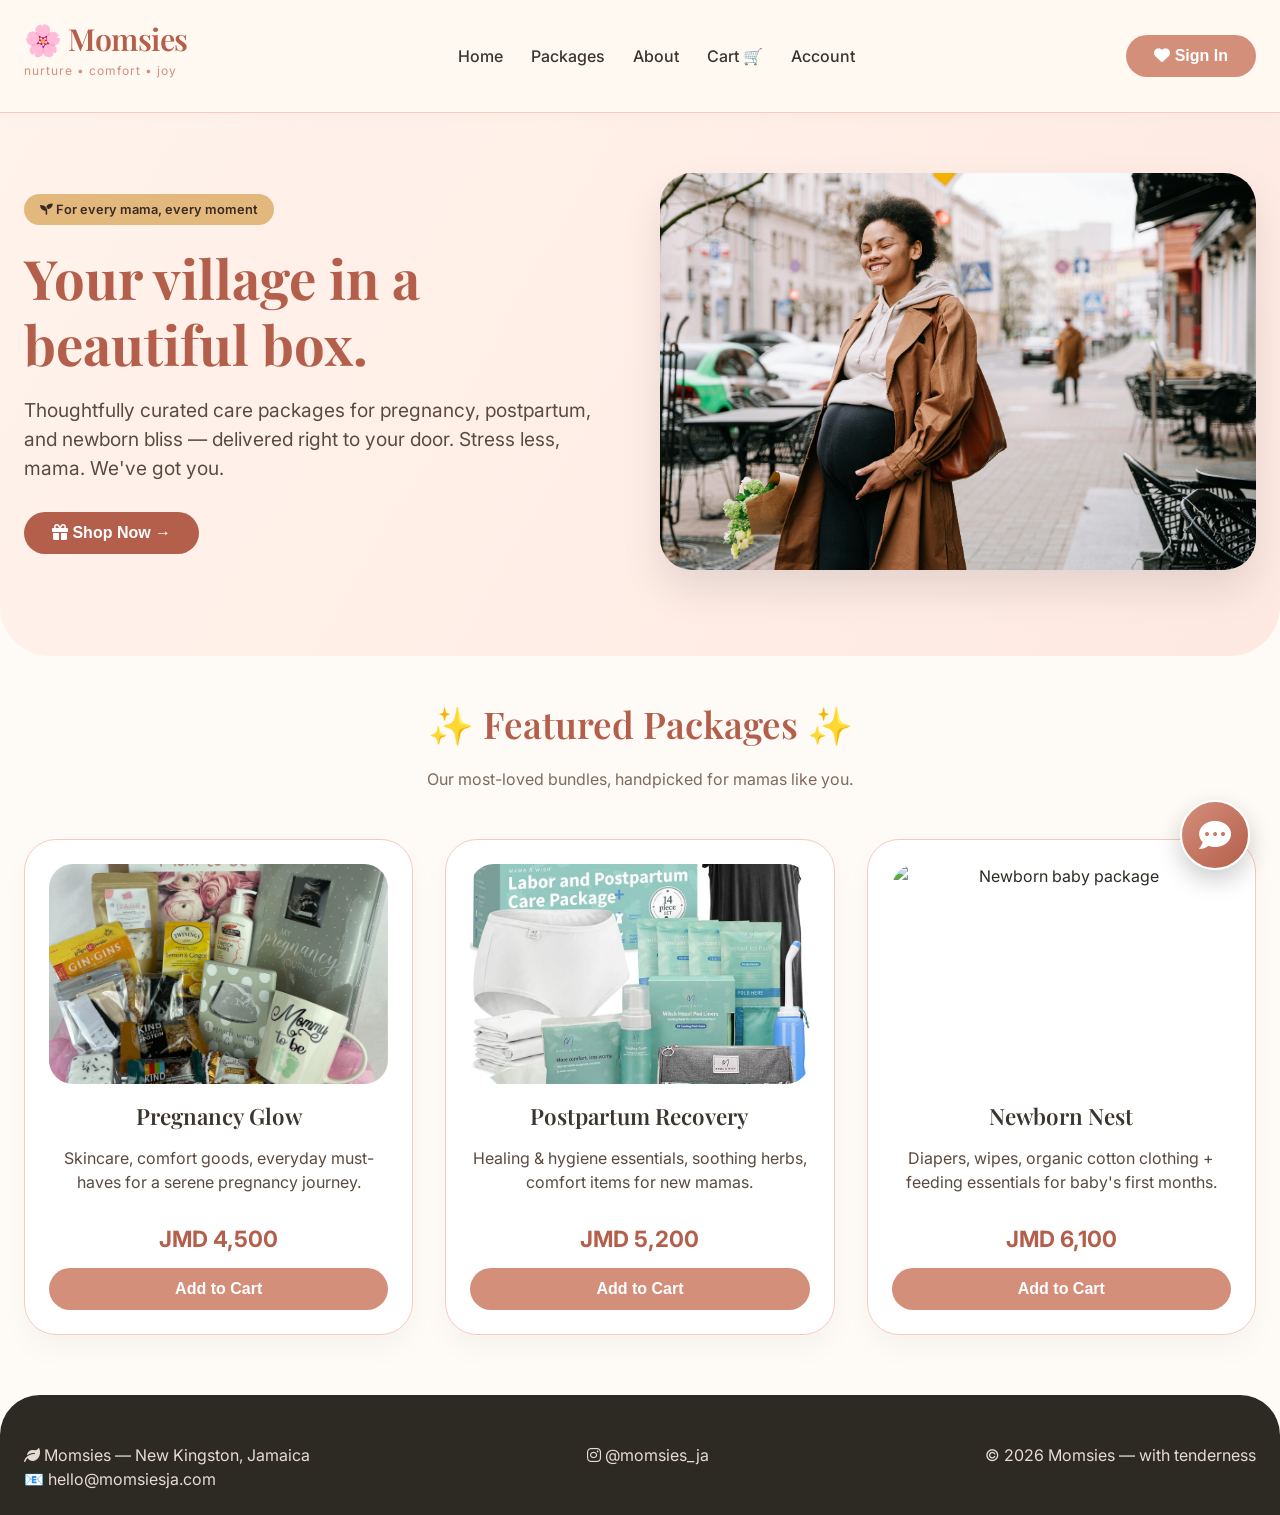
==== index.html @ b692f782 "Add files via upload" ====
<!DOCTYPE html>
<html lang="en">

<head>
    <meta charset="UTF-8">
    <meta name="viewport" content="width=device-width, initial-scale=1.0">
    <title>Momsies — Care Packages for Mothers</title>
    <link
        href="https://fonts.googleapis.com/css2?family=Inter:wght@300;400;500;600;700&family=Playfair+Display:wght@400;500;600;700&display=swap"
        rel="stylesheet">
    <link rel="stylesheet" href="https://cdnjs.cloudflare.com/ajax/libs/font-awesome/6.0.0-beta3/css/all.min.css">
    <link rel="stylesheet" href="style.css">
    <style>
        .cart-count {
            background-color: var(--deep-terracotta);
            color: white;
            border-radius: 50%;
            padding: 2px 8px;
            font-size: 12px;
            margin-left: 5px;
            display: none;
        }

        .user-greeting {
            display: flex;
            align-items: center;
            gap: 12px;
        }

        .user-name {
            font-weight: 500;
            color: var(--deep-terracotta);
        }
    </style>
</head>

<body>
    <div class="navbar">
        <div class="container nav-flex">
            <div class="logo">
                <h1>🌸 Momsies</h1>
                <p>nurture • comfort • joy</p>
            </div>
            <ul class="nav-links">
                <li><a href="index.html">Home</a></li>
                <li><a href="category.html">Packages</a></li>
                <li><a href="about.html">About</a></li>
                <li><a href="cart.html">Cart 🛒 <span class="cart-count" id="cartCount">0</span></a></li>
                <li><a href="account.html">Account</a></li>
            </ul>
            <div id="authSection"></div>
        </div>
    </div>

    <div class="hero">
        <div class="container hero-grid">
            <div class="hero-content">
                <div class="hero-badge"><i class="fas fa-seedling"></i> For every mama, every moment</div>
                <h1>Your village in a beautiful box.</h1>
                <p>Thoughtfully curated care packages for pregnancy, postpartum, and newborn bliss — delivered right to
                    your door. Stress less, mama. We've got you.</p>
                <a href="category.html"><button class="btn-primary" style="background: var(--deep-terracotta);"><i
                            class="fas fa-gift"></i> Shop Now →</button></a>
            </div>
            <div class="hero-image">
                <img src="preganant woman smiling.jpg" alt="Momsies care package gift set">
            </div>
        </div>
    </div>

    <div class="container">
        <h2 class="section-title">✨ Featured Packages ✨</h2>
        <p class="section-sub">Our most-loved bundles, handpicked for mamas like you.</p>
        <div class="product-grid">
            <div class="product-card">
                <img src="il_fullxfull.3037060938_4k3t.jpg.webp" alt="Pregnancy care package" class="product-img">
                <h3>Pregnancy Glow</h3>
                <p>Skincare, comfort goods, everyday must-haves for a serene pregnancy journey.</p>
                <div class="price">JMD 4,500</div>
                <button class="btn-primary"
                    onclick="addToCartAndUpdate('pregnancy_001', 'Pregnancy Glow Package', 4500, 'https://placehold.co/100x100/f7c9c0/b45f4b?text=Pregnancy')">Add
                    to Cart</button>
            </div>
            <div class="product-card">
                <img src="postpartum.jpg" alt="Postpartum care package" class="product-img">
                <h3>Postpartum Recovery</h3>
                <p>Healing & hygiene essentials, soothing herbs, comfort items for new mamas.</p>
                <div class="price">JMD 5,200</div>
                <button class="btn-primary"
                    onclick="addToCartAndUpdate('postpartum_001', 'Postpartum Recovery Package', 5200, 'https://placehold.co/100x100/e9b6af/b45f4b?text=Postpartum')">Add
                    to Cart</button>
            </div>
            <div class="product-card">
                <img src="new-born-baby-gift-pack.png" alt="Newborn baby package" class="product-img">
                <h3>Newborn Nest</h3>
                <p>Diapers, wipes, organic cotton clothing + feeding essentials for baby's first months.</p>
                <div class="price">JMD 6,100</div>
                <button class="btn-primary"
                    onclick="addToCartAndUpdate('newborn_001', 'Newborn Nest Package', 6100, 'https://placehold.co/100x100/d48f7b/white?text=Newborn')">Add
                    to Cart</button>
            </div>
        </div>
    </div>

    <footer>
        <div class="container footer-grid">
            <div><i class="fas fa-leaf"></i> Momsies — New Kingston, Jamaica<br>📧 hello@momsiesja.com</div>
            <div><i class="fab fa-instagram"></i> @momsies_ja</div>
            <div>© 2026 Momsies — with tenderness</div>
        </div>
    </footer>

    <script src="cart.js"></script>
    <script>
        function addToCartAndUpdate(id, name, price, image) {
            if (typeof addToCart === 'function') {
                addToCart(id, name, price, image);
            } else {
                let cart = JSON.parse(localStorage.getItem('momsiesCart')) || [];
                const existing = cart.find(item => item.id === id);
                if (existing) {
                    existing.quantity += 1;
                } else {
                    cart.push({ id: id, name: name, price: price, image: image, quantity: 1 });
                }
                localStorage.setItem('momsiesCart', JSON.stringify(cart));
                alert(name + ' added to cart!');
            }
            updateCartCountDisplay();
        }

        function updateCartCountDisplay() {
            const cart = JSON.parse(localStorage.getItem('momsiesCart')) || [];
            const totalItems = cart.reduce((sum, item) => sum + item.quantity, 0);
            const cartCountSpan = document.getElementById('cartCount');
            if (cartCountSpan) {
                if (totalItems > 0) {
                    cartCountSpan.textContent = totalItems;
                    cartCountSpan.style.display = 'inline-flex';
                } else {
                    cartCountSpan.style.display = 'none';
                }
            }
        }

        function updateAuthSection() {
            const authSection = document.getElementById('authSection');
            if (!authSection) return;
            const loggedInUser = localStorage.getItem('momsiesLoggedInUser');

            if (loggedInUser) {
                const user = JSON.parse(loggedInUser);
                authSection.innerHTML = '<div class="user-greeting"><span class="user-name"><i class="fas fa-heart"></i> Hello, ' + user.name + '!</span><button class="btn-outline" onclick="handleLogout()" style="padding: 6px 16px;">Sign Out</button></div>';
            } else {
                authSection.innerHTML = '<a href="login.html"><button class="btn-primary"><i class="fas fa-heart"></i> Sign In</button></a>';
            }
        }

        function handleLogout() {
            localStorage.removeItem('momsiesLoggedInUser');
            alert('🌸 You have been logged out. Come back soon!');
            updateAuthSection();
            updateCartCountDisplay();
        }

        document.addEventListener('DOMContentLoaded', function () {
            updateAuthSection();
            updateCartCountDisplay();
        });
    </script><!-- AI Chatbot Script -->
    <script>
        // Momsies AI Chatbot - 24/7 Customer Support
        (function () {
            // Create chatbot HTML
            const chatbotHTML = `
            <div class="chat-button" id="chatButton">
                <i class="fas fa-comment-dots"></i>
            </div>
            <div class="chat-window" id="chatWindow">
                <div class="chat-header">
                    <h3><i class="fas fa-robot"></i> Momsie AI Assistant</h3>
                    <button class="close-chat" id="closeChat">✕</button>
                </div>
                <div class="chat-messages" id="chatMessages">
                    <div class="message bot-message">
                        🌸 Hello Mama! I'm Momsie AI, your 24/7 virtual assistant.<br>
                        I can help you with:<br>
                        📦 Package details<br>
                        🚚 Shipping & delivery<br>
                        🔄 Returns & exchanges<br>
                        🎁 Customization options<br><br>
                        What can I help you with today?
                    </div>
                </div>
                <div class="quick-replies" id="quickReplies">
                    <button class="quick-reply-btn" data-question="What packages do you offer?">📦 Packages</button>
                    <button class="quick-reply-btn" data-question="How long does shipping take?">🚚 Shipping</button>
                    <button class="quick-reply-btn" data-question="What is your return policy?">🔄 Returns</button>
                    <button class="quick-reply-btn" data-question="Can I customize a package?">🎁 Customize</button>
                </div>
                <div class="chat-input-area">
                    <input type="text" id="chatInput" placeholder="Type your message..." autocomplete="off">
                    <button id="sendMessage"><i class="fas fa-paper-plane"></i></button>
                </div>
            </div>
        `;

            // Add chatbot to page
            document.body.insertAdjacentHTML('beforeend', chatbotHTML);

            // Get elements
            const chatButton = document.getElementById('chatButton');
            const chatWindow = document.getElementById('chatWindow');
            const closeChat = document.getElementById('closeChat');
            const chatInput = document.getElementById('chatInput');
            const sendBtn = document.getElementById('sendMessage');
            const chatMessages = document.getElementById('chatMessages');

            // AI Response Database
            const responses = {
                // Greetings
                'hello': '🌸 Hello Mama! Welcome to Momsies. How can I support you today?',
                'hi': '🌸 Hi there! I\'m so happy you\'re here. Need help finding something?',
                'hey': '🌸 Hey Mama! What can I do for you today?',

                // Packages
                'what packages do you offer': '🌸 We offer 5 main care packages:\n📦 Pregnancy Glow - JMD 4,500\n🏥 Hospital Bag Essentials - JMD 3,800\n💖 Postpartum Recovery - JMD 5,200\n👶 Newborn Nest - JMD 6,100\n🎁 Custom Bundle - From JMD 3,800\n\nWhich one interests you?',
                'tell me about packages': '🌸 Our packages are curated for each stage of motherhood. We have Pregnancy, Hospital Bag, Postpartum, Newborn, and Custom bundles. Would you like details on a specific one?',
                'pregnancy package': '🌸 The Pregnancy Glow package includes skincare, comfort goods, and everyday essentials for expecting mamas. Price: JMD 4,500. Want me to help you add it to cart?',
                'postpartum package': '🌸 The Postpartum Recovery package includes healing sprays, sitz bath, nursing pads, belly balm, and a journal. Price: JMD 5,200. It\'s our best seller!',
                'newborn package': '🌸 The Newborn Nest includes diapers, wipes, organic cotton clothing, and feeding supplies. Price: JMD 6,100. Perfect for baby\'s first months!',
                'hospital bag': '🌸 The Hospital Bag Essentials package has everything you need for labor and delivery day. Price: JMD 3,800.',
                'custom bundle': '🌸 You can build your own package starting from JMD 3,800! Just click "Custom Bundle" on our shop page and pick the items you need.',

                // Shipping
                'how long does shipping take': '🚚 We process orders within 24-48 hours. Delivery takes 2-4 business days across Jamaica. You\'ll get a tracking link via email!',
                'shipping cost': '🚚 Shipping is JMD 500 flat rate island-wide. Orders over JMD 7,000 get FREE shipping!',
                'delivery': '🚚 We partner with Tara and other reliable couriers for door-to-door delivery across all parishes in Jamaica.',
                'free shipping': '🎉 Yes! Spend JMD 7,000 or more and shipping is FREE!',

                // Returns
                'return policy': '🔄 Due to the nature of our products, we don\'t offer refunds after delivery. But we do offer exchanges or store credit for damaged or incorrect items within 14 days.',
                'exchange': '🔄 For exchanges, please email us at hello@momsiesja.com within 14 days with photos of the item. We\'ll arrange store credit or replacement.',
                'damaged item': '😟 Oh no! If your package arrived damaged, please contact us within 48 hours with photos. We\'ll send a replacement right away!',

                // Customization
                'can i customize': '🎁 Absolutely! Our "Custom Bundle" option lets you pick exactly what you need. Just visit our shop and click "Build Yours"!',
                'personalized': '🎁 Yes! You can add a handwritten gift note at checkout. Perfect for baby showers or push presents!',

                // Account
                'create account': '📝 Click "Sign In" at the top right, then select "Create Account". You\'ll need a valid email address with @ symbol.',
                'login': '🔐 Click the "Sign In" button in the top right corner. Use the email and password you registered with.',
                'forgot password': '📧 No worries! Email us at hello@momsiesja.com and we\'ll help you reset your password.',

                // Payment
                'payment methods': '💳 We accept Credit Cards, PayPal, Bank Transfers, and Cash on Delivery. All payments are secure and encrypted!',
                'secure payment': '🔒 Yes! Our checkout is fully encrypted and secure. Your payment information is safe with us.',

                // General
                'thank you': '🌸 You\'re so welcome, Mama! We\'re honored to support you. 💕',
                'thanks': '🌸 Always here for you! Have a beautiful day, Mama!',
                'bye': '🌸 Bye for now, Mama! Come back anytime. Sending you love! 💕',
                'help': '🌸 I can help with:\n• Package details\n• Shipping & delivery\n• Returns & exchanges\n• Customization\n• Account questions\n\nWhat would you like to know?',
            };

            // Default response
            const defaultResponse = '🌸 I\'m still learning, Mama! For specific questions, please email hello@momsiesja.com or call +1 (876) 555-MAMA. Our human team is here for you 9am-6pm! 💕';

            // Function to get AI response
            function getResponse(userMessage) {
                const lowerMsg = userMessage.toLowerCase().trim();

                // Check for exact matches first
                for (const [key, response] of Object.entries(responses)) {
                    if (lowerMsg.includes(key)) {
                        return response;
                    }
                }

                // Check for keywords
                if (lowerMsg.includes('price') || lowerMsg.includes('cost')) {
                    return '💰 Our packages range from JMD 3,800 to JMD 6,100. Which package are you interested in?';
                }
                if (lowerMsg.includes('discount') || lowerMsg.includes('sale')) {
                    return '🎉 We offer seasonal promotions and first-time buyer discounts! Sign up for our newsletter to stay updated.';
                }
                if (lowerMsg.includes('gift')) {
                    return '🎁 Our care packages make wonderful baby shower gifts! You can add a personalized note at checkout for free.';
                }
                if (lowerMsg.includes('track')) {
                    return '📦 You\'ll receive a tracking link via email once your order ships. You can also check your order status in your Account dashboard.';
                }

                return defaultResponse;
            }

            // Add message to chat
            function addMessage(text, isUser) {
                const messageDiv = document.createElement('div');
                messageDiv.className = `message ${isUser ? 'user-message' : 'bot-message'}`;
                messageDiv.innerHTML = text.replace(/\n/g, '<br>');
                chatMessages.appendChild(messageDiv);
                chatMessages.scrollTop = chatMessages.scrollHeight;
            }

            // Show typing indicator
            function showTyping() {
                const typingDiv = document.createElement('div');
                typingDiv.className = 'typing-indicator';
                typingDiv.id = 'typingIndicator';
                typingDiv.innerHTML = '<span></span><span></span><span></span>';
                chatMessages.appendChild(typingDiv);
                chatMessages.scrollTop = chatMessages.scrollHeight;
            }

            // Hide typing indicator
            function hideTyping() {
                const typing = document.getElementById('typingIndicator');
                if (typing) typing.remove();
            }

            // Send user message and get response
            function sendUserMessage() {
                const message = chatInput.value.trim();
                if (!message) return;

                addMessage(message, true);
                chatInput.value = '';

                showTyping();

                setTimeout(() => {
                    hideTyping();
                    const response = getResponse(message);
                    addMessage(response, false);
                }, 800);
            }

            // Quick reply handler
            function handleQuickReply(question) {
                addMessage(question, true);
                showTyping();
                setTimeout(() => {
                    hideTyping();
                    const response = getResponse(question);
                    addMessage(response, false);
                }, 600);
            }

            // Event listeners
            chatButton.addEventListener('click', () => {
                chatWindow.style.display = 'flex';
                chatButton.style.display = 'none';
                chatInput.focus();
            });

            closeChat.addEventListener('click', () => {
                chatWindow.style.display = 'none';
                chatButton.style.display = 'flex';
            });

            sendBtn.addEventListener('click', sendUserMessage);
            chatInput.addEventListener('keypress', (e) => {
                if (e.key === 'Enter') sendUserMessage();
            });

            // Quick reply buttons
            document.querySelectorAll('.quick-reply-btn').forEach(btn => {
                btn.addEventListener('click', () => {
                    const question = btn.getAttribute('data-question');
                    handleQuickReply(question);
                });
            });

            // Auto-open chat after 10 seconds on first visit
            setTimeout(() => {
                if (!localStorage.getItem('chatOpened')) {
                    localStorage.setItem('chatOpened', 'true');
                    chatWindow.style.display = 'flex';
                    chatButton.style.display = 'none';
                }
            }, 10000);
        })();
    </script>
</body>

</html>
---- style.css ----
/* -------------------------------------------
   Momsies - Master Stylesheet
   Colors: Warm, motherly, positive
   Last Updated: April 10, 2026
   ------------------------------------------- */

* {
    margin: 0;
    padding: 0;
    box-sizing: border-box;
}

body {
    font-family: 'Inter', 'Segoe UI', Tahoma, Geneva, Verdana, sans-serif;
    background: #fefaf5;
    color: #2d2a24;
    line-height: 1.5;
}

/* Color Variables */
:root {
    --blush: #f7c9c0;
    --soft-mauve: #e9b6af;
    --dusty-rose: #d48f7b;
    --deep-terracotta: #b45f4b;
    --cream: #fff9f2;
    --warm-gray: #f5ede6;
    --charcoal: #3b3530;
    --gold-accent: #e3b87c;
    --sage: #b0bea9;
    --honey: #f5d7b3;
}

/* Container */
.container {
    max-width: 1280px;
    margin: 0 auto;
    padding: 0 24px;
}

/* Typography */
h1,
h2,
h3,
.logo-font {
    font-family: 'Playfair Display', 'Georgia', 'Times New Roman', serif;
}

h1 {
    font-size: 3rem;
    color: var(--deep-terracotta);
    margin-bottom: 1rem;
}

h2 {
    font-size: 2rem;
    color: var(--deep-terracotta);
    margin-bottom: 1rem;
}

h3 {
    font-size: 1.5rem;
    margin-bottom: 0.75rem;
    color: var(--charcoal);
}

p {
    margin-bottom: 1rem;
    color: #5a4a40;
}

a {
    text-decoration: none;
    color: var(--deep-terracotta);
    transition: color 0.2s ease;
}

a:hover {
    color: var(--dusty-rose);
}

/* Section Titles */
.section-title {
    text-align: center;
    font-family: 'Playfair Display', serif;
    font-size: 2.3rem;
    font-weight: 600;
    color: var(--deep-terracotta);
    margin-bottom: 16px;
}

.section-sub {
    text-align: center;
    color: #7e6a5e;
    max-width: 680px;
    margin: 0 auto 48px;
}

/* Buttons */
.btn-primary {
    background: var(--dusty-rose);
    color: white;
    padding: 12px 28px;
    border-radius: 40px;
    font-weight: 600;
    border: none;
    cursor: pointer;
    transition: all 0.2s ease;
    font-size: 1rem;
    display: inline-block;
    text-align: center;
}

.btn-primary:hover {
    background: var(--deep-terracotta);
    transform: translateY(-2px);
    color: white;
}

.btn-secondary {
    background: transparent;
    border: 2px solid var(--dusty-rose);
    color: var(--dusty-rose);
    padding: 10px 24px;
    border-radius: 40px;
    font-weight: 600;
    cursor: pointer;
    transition: all 0.2s ease;
    display: inline-block;
    text-align: center;
}

.btn-secondary:hover {
    background: var(--dusty-rose);
    color: white;
}

.btn-outline {
    background: transparent;
    border: 1px solid var(--deep-terracotta);
    color: var(--deep-terracotta);
    padding: 8px 20px;
    border-radius: 40px;
    cursor: pointer;
    transition: all 0.2s ease;
}

.btn-outline:hover {
    background: var(--deep-terracotta);
    color: white;
}

.btn-block {
    display: block;
    width: 100%;
}

/* Navigation Bar */
.navbar {
    background: rgba(255, 249, 242, 0.96);
    backdrop-filter: blur(10px);
    position: sticky;
    top: 0;
    z-index: 100;
    padding: 16px 0;
    border-bottom: 1px solid var(--blush);
    box-shadow: 0 4px 12px rgba(0, 0, 0, 0.02);
}

.nav-flex {
    display: flex;
    justify-content: space-between;
    align-items: center;
    flex-wrap: wrap;
    gap: 20px;
}

.logo h1 {
    font-size: 1.9rem;
    font-weight: 600;
    color: var(--deep-terracotta);
    letter-spacing: -0.5px;
    margin-bottom: 0;
}

.logo p {
    font-size: 0.75rem;
    color: var(--dusty-rose);
    letter-spacing: 1px;
}

.nav-links {
    display: flex;
    gap: 28px;
    list-style: none;
    flex-wrap: wrap;
}

.nav-links a {
    text-decoration: none;
    font-weight: 500;
    color: var(--charcoal);
    transition: 0.2s;
}

.nav-links a:hover {
    color: var(--deep-terracotta);
    border-bottom: 2px solid var(--gold-accent);
}

/* Hero Section */
.hero {
    background: linear-gradient(120deg, #fff3eb 0%, #fee9e2 100%);
    border-radius: 0 0 50px 50px;
    padding: 60px 0 80px;
    margin-bottom: 40px;
}

.hero-grid {
    display: flex;
    flex-wrap: wrap;
    align-items: center;
    gap: 40px;
}

.hero-content {
    flex: 1;
}

.hero-badge {
    background: var(--gold-accent);
    display: inline-block;
    padding: 6px 16px;
    border-radius: 40px;
    font-size: 0.8rem;
    font-weight: 600;
    color: #3b2a24;
    margin-bottom: 20px;
}

.hero-content h1 {
    font-size: 3.4rem;
    line-height: 1.2;
    margin-bottom: 20px;
}

.hero-content p {
    font-size: 1.2rem;
    color: #5a4a40;
    margin-bottom: 30px;
}

.hero-image {
    flex: 1;
    text-align: center;
}

.hero-image img {
    max-width: 100%;
    border-radius: 32px;
    box-shadow: 0 20px 40px rgba(0, 0, 0, 0.1);
}

/* Product Grid */
.product-grid {
    display: grid;
    grid-template-columns: repeat(auto-fit, minmax(280px, 1fr));
    gap: 32px;
    margin: 40px 0;
}

.product-card {
    background: white;
    border-radius: 32px;
    padding: 24px;
    box-shadow: 0 15px 30px rgba(0, 0, 0, 0.03);
    transition: all 0.25s ease;
    border: 1px solid var(--blush);
    text-align: center;
}

.product-card:hover {
    transform: translateY(-8px);
    box-shadow: 0 25px 35px rgba(180, 95, 75, 0.08);
    border-color: var(--gold-accent);
}

.product-img {
    width: 100%;
    border-radius: 24px;
    height: 220px;
    object-fit: cover;
    margin-bottom: 16px;
}

.product-icon {
    font-size: 3rem;
    color: var(--dusty-rose);
    margin-bottom: 16px;
}

.product-card h3 {
    font-size: 1.4rem;
    font-weight: 600;
    margin-bottom: 12px;
}

.price {
    font-weight: 700;
    color: var(--deep-terracotta);
    font-size: 1.4rem;
    margin: 12px 0;
}

.original-price {
    text-decoration: line-through;
    color: #aaa;
    font-size: 0.9rem;
    margin-right: 8px;
}

.tag {
    background: var(--cream);
    display: inline-block;
    padding: 5px 12px;
    border-radius: 30px;
    font-size: 0.75rem;
    font-weight: 500;
    margin: 8px 0;
}

/* Cart Table */
.cart-table {
    width: 100%;
    border-collapse: collapse;
    background: white;
    border-radius: 28px;
    overflow: hidden;
}

.cart-table th,
.cart-table td {
    padding: 16px;
    text-align: left;
    border-bottom: 1px solid var(--blush);
}

.cart-table th {
    background: var(--warm-gray);
    color: var(--deep-terracotta);
    font-weight: 600;
}

.cart-summary {
    background: var(--warm-gray);
    border-radius: 28px;
    padding: 24px;
    margin-top: 24px;
}

.cart-summary h3 {
    margin-bottom: 16px;
    border-bottom: 1px solid var(--blush);
    padding-bottom: 8px;
}

/* Checkout Page */
.checkout-grid {
    display: grid;
    grid-template-columns: 1fr 380px;
    gap: 32px;
}

@media (max-width: 768px) {
    .checkout-grid {
        grid-template-columns: 1fr;
    }
}

.form-group {
    margin-bottom: 20px;
}

.form-group label {
    display: block;
    margin-bottom: 8px;
    font-weight: 500;
    color: var(--charcoal);
}

.form-group input,
.form-group select,
.form-group textarea {
    width: 100%;
    padding: 12px 16px;
    border: 1px solid var(--blush);
    border-radius: 24px;
    font-family: inherit;
    font-size: 1rem;
    transition: border 0.2s ease;
}

.form-group input:focus,
.form-group select:focus,
.form-group textarea:focus {
    outline: none;
    border-color: var(--dusty-rose);
}

.order-summary {
    background: var(--warm-gray);
    border-radius: 28px;
    padding: 24px;
    position: sticky;
    top: 100px;
}

.order-summary h3 {
    margin-bottom: 16px;
    border-bottom: 1px solid var(--blush);
    padding-bottom: 8px;
}

.order-item {
    display: flex;
    justify-content: space-between;
    margin-bottom: 12px;
}

/* Footer */
footer {
    background: #2d2a24;
    color: #e6dbd2;
    padding: 48px 0 24px;
    margin-top: 60px;
    border-radius: 40px 40px 0 0;
}

.footer-grid {
    display: flex;
    flex-wrap: wrap;
    justify-content: space-between;
    gap: 32px;
}

.footer-grid a {
    color: #e6dbd2;
    text-decoration: none;
}

.footer-grid a:hover {
    color: var(--gold-accent);
}

/* Forms & Cards */
.card {
    background: white;
    border-radius: 28px;
    padding: 32px;
    box-shadow: 0 10px 20px rgba(0, 0, 0, 0.03);
    border: 1px solid var(--blush);
}

/* Utility Classes */
.text-center {
    text-align: center;
}

.mt-1 {
    margin-top: 0.5rem;
}

.mt-2 {
    margin-top: 1rem;
}

.mt-3 {
    margin-top: 1.5rem;
}

.mt-4 {
    margin-top: 2rem;
}

.mt-5 {
    margin-top: 3rem;
}

.mb-1 {
    margin-bottom: 0.5rem;
}

.mb-2 {
    margin-bottom: 1rem;
}

.mb-3 {
    margin-bottom: 1.5rem;
}

.mb-4 {
    margin-bottom: 2rem;
}

.mb-5 {
    margin-bottom: 3rem;
}

.w-100 {
    width: 100%;
}

/* Responsive Design */
@media (max-width: 768px) {
    h1 {
        font-size: 2rem;
    }

    h2 {
        font-size: 1.5rem;
    }

    .hero-content h1 {
        font-size: 2.2rem;
    }

    .section-title {
        font-size: 1.8rem;
    }

    .nav-flex {
        flex-direction: column;
    }

    .nav-links {
        justify-content: center;
    }

    .hero-grid {
        flex-direction: column;
        text-align: center;
    }

    .product-grid {
        grid-template-columns: 1fr;
    }

    .footer-grid {
        flex-direction: column;
        text-align: center;
    }

    .cart-table {
        font-size: 0.85rem;
    }

    .cart-table th,
    .cart-table td {
        padding: 10px;
    }
}

/* Animations */
@keyframes fadeIn {
    from {
        opacity: 0;
        transform: translateY(20px);
    }

    to {
        opacity: 1;
        transform: translateY(0);
    }
}

.product-card {
    animation: fadeIn 0.5s ease forwards;
}

.product-card:nth-child(1) {
    animation-delay: 0.1s;
}

.product-card:nth-child(2) {
    animation-delay: 0.2s;
}

.product-card:nth-child(3) {
    animation-delay: 0.3s;
}

.cart-count {
    background-color: var(--deep-terracotta);
    color: white;
    border-radius: 50%;
    padding: 2px 8px;
    font-size: 12px;
    margin-left: 5px;
    display: inline-flex;
    align-items: center;
    justify-content: center;
    min-width: 20px;
    height: 20px;
}

/* Animation for add to cart */
@keyframes fadeInOut {
    0% {
        opacity: 0;
        transform: translateY(20px);
    }

    15% {
        opacity: 1;
        transform: translateY(0);
    }

    85% {
        opacity: 1;
        transform: translateY(0);
    }

    100% {
        opacity: 0;
        transform: translateY(-20px);
    }
}

/* Cart item image */
.cart-item-img {
    width: 80px;
    height: 80px;
    object-fit: cover;
    border-radius: 16px;
}

/* Quantity input */
.quantity-input {
    width: 70px;
    padding: 8px;
    border-radius: 20px;
    border: 1px solid var(--blush);
    text-align: center;
}

/* Empty cart */
.empty-cart {
    text-align: center;
    padding: 60px 20px;
}

.empty-cart i {
    font-size: 4rem;
    color: var(--dusty-rose);
    margin-bottom: 20px;
}

/* ========================================
   FIXED: Equal height product cards
   HOVER: Bouncing lift effect
   ======================================== */

/* Make all product cards the same height */
.product-grid {
    display: grid;
    grid-template-columns: repeat(auto-fit, minmax(280px, 1fr));
    gap: 32px;
    margin: 40px 0;
    align-items: stretch;
}

.product-card {
    background: white;
    border-radius: 32px;
    padding: 24px;
    box-shadow: 0 15px 30px rgba(0, 0, 0, 0.03);
    transition: all 0.3s ease;
    border: 1px solid var(--blush);
    text-align: center;
    display: flex;
    flex-direction: column;
    height: 100%;
}

/* Fix for product image */
.product-img {
    width: 100%;
    border-radius: 24px;
    height: 220px;
    object-fit: cover;
    margin-bottom: 16px;
}

/* Make description area flexible */
.product-card p {
    flex-grow: 1;
    margin-bottom: 16px;
}

/* Price stays consistent */
.product-card .price {
    margin: 12px 0;
}

/* Button stays at bottom */
.product-card .btn-primary,
.product-card .btn-secondary {
    margin-top: auto;
    width: 100%;
}

/* ========================================
   BOUNCING HOVER EFFECT
   ======================================== */

.product-card:hover {
    transform: translateY(-10px) scale(1.02);
    box-shadow: 0 25px 40px rgba(180, 95, 75, 0.15);
    border-color: var(--gold-accent);
    cursor: pointer;
}

/* Bounce animation on hover */
@keyframes bounce {

    0%,
    100% {
        transform: translateY(-10px) scale(1.02);
    }

    50% {
        transform: translateY(-15px) scale(1.02);
    }
}

.product-card:hover {
    animation: bounce 0.5s ease;
}

/* Button hover effect inside card */
.product-card:hover .btn-primary {
    background: var(--deep-terracotta);
    transform: scale(1.02);
}

/* Image slight zoom on hover */
.product-card:hover .product-img {
    transform: scale(1.02);
    transition: transform 0.3s ease;
}

/* ========================================
   ADDITIONAL CARD FIXES
   ======================================== */

/* Ensure all cards on category page are equal */
.category-grid .product-card {
    height: 100%;
    display: flex;
    flex-direction: column;
}

/* Make tag stay at top */
.tag {
    align-self: center;
    margin-bottom: 12px;
}

/* ========================================
   AI CHATBOT - 24/7 Customer Support
   ======================================== */

/* Chat Button */
.chat-button {
    position: fixed;
    bottom: 30px;
    right: 30px;
    width: 70px;
    height: 70px;
    background: linear-gradient(135deg, #d48f7b, #b45f4b);
    border-radius: 50%;
    display: flex;
    align-items: center;
    justify-content: center;
    cursor: pointer;
    box-shadow: 0 10px 25px rgba(0, 0, 0, 0.2);
    transition: all 0.3s ease;
    z-index: 1000;
    border: 2px solid white;
}

.chat-button:hover {
    transform: scale(1.1);
    box-shadow: 0 15px 35px rgba(180, 95, 75, 0.4);
}

.chat-button i {
    font-size: 32px;
    color: white;
}

/* Chat Window */
.chat-window {
    position: fixed;
    bottom: 120px;
    right: 30px;
    width: 380px;
    height: 500px;
    background: white;
    border-radius: 28px;
    box-shadow: 0 20px 40px rgba(0, 0, 0, 0.2);
    display: none;
    flex-direction: column;
    overflow: hidden;
    z-index: 1000;
    border: 1px solid #f7c9c0;
    animation: slideUp 0.3s ease;
}

@keyframes slideUp {
    from {
        opacity: 0;
        transform: translateY(50px);
    }

    to {
        opacity: 1;
        transform: translateY(0);
    }
}

/* Chat Header */
.chat-header {
    background: linear-gradient(135deg, #d48f7b, #b45f4b);
    color: white;
    padding: 16px 20px;
    display: flex;
    justify-content: space-between;
    align-items: center;
}

.chat-header h3 {
    margin: 0;
    font-size: 1.1rem;
    display: flex;
    align-items: center;
    gap: 8px;
}

.chat-header h3 i {
    font-size: 1.3rem;
}

.close-chat {
    background: rgba(255, 255, 255, 0.2);
    border: none;
    color: white;
    font-size: 1.2rem;
    cursor: pointer;
    width: 30px;
    height: 30px;
    border-radius: 50%;
    display: flex;
    align-items: center;
    justify-content: center;
    transition: all 0.2s;
}

.close-chat:hover {
    background: rgba(255, 255, 255, 0.4);
}

/* Chat Messages Area */
.chat-messages {
    flex: 1;
    padding: 16px;
    overflow-y: auto;
    display: flex;
    flex-direction: column;
    gap: 12px;
    background: #fefaf5;
}

/* Message Bubbles */
.message {
    max-width: 85%;
    padding: 10px 14px;
    border-radius: 20px;
    font-size: 0.9rem;
    line-height: 1.4;
    animation: fadeIn 0.3s ease;
}

@keyframes fadeIn {
    from {
        opacity: 0;
        transform: translateY(10px);
    }

    to {
        opacity: 1;
        transform: translateY(0);
    }
}

.bot-message {
    background: #f5ede6;
    color: #2d2a24;
    align-self: flex-start;
    border-bottom-left-radius: 4px;
}

.user-message {
    background: #d48f7b;
    color: white;
    align-self: flex-end;
    border-bottom-right-radius: 4px;
}

/* Typing Indicator */
.typing-indicator {
    display: flex;
    gap: 4px;
    padding: 8px 12px;
    background: #f5ede6;
    border-radius: 20px;
    align-self: flex-start;
}

.typing-indicator span {
    width: 8px;
    height: 8px;
    background: #b45f4b;
    border-radius: 50%;
    animation: typing 1.4s infinite;
}

.typing-indicator span:nth-child(2) {
    animation-delay: 0.2s;
}

.typing-indicator span:nth-child(3) {
    animation-delay: 0.4s;
}

@keyframes typing {

    0%,
    60%,
    100% {
        transform: translateY(0);
        opacity: 0.4;
    }

    30% {
        transform: translateY(-8px);
        opacity: 1;
    }
}

/* Chat Input Area */
.chat-input-area {
    display: flex;
    padding: 12px;
    border-top: 1px solid #f7c9c0;
    background: white;
    gap: 8px;
}

.chat-input-area input {
    flex: 1;
    padding: 10px 14px;
    border: 1px solid #f7c9c0;
    border-radius: 25px;
    font-family: inherit;
    font-size: 0.9rem;
    outline: none;
}

.chat-input-area input:focus {
    border-color: #d48f7b;
}

.chat-input-area button {
    background: #d48f7b;
    border: none;
    color: white;
    width: 40px;
    height: 40px;
    border-radius: 50%;
    cursor: pointer;
    transition: all 0.2s;
}

.chat-input-area button:hover {
    background: #b45f4b;
    transform: scale(1.05);
}

/* Quick Reply Buttons */
.quick-replies {
    display: flex;
    flex-wrap: wrap;
    gap: 8px;
    padding: 8px 12px;
    background: #fefaf5;
    border-top: 1px solid #f7c9c0;
}

.quick-reply-btn {
    background: white;
    border: 1px solid #d48f7b;
    color: #b45f4b;
    padding: 6px 12px;
    border-radius: 20px;
    font-size: 0.75rem;
    cursor: pointer;
    transition: all 0.2s;
}

.quick-reply-btn:hover {
    background: #d48f7b;
    color: white;
}

/* Online Status */
.online-status {
    font-size: 0.7rem;
    display: flex;
    align-items: center;
    gap: 5px;
    margin-top: 4px;
}

.online-dot {
    width: 8px;
    height: 8px;
    background: #4caf50;
    border-radius: 50%;
    animation: pulse 1.5s infinite;
}

@keyframes pulse {

    0%,
    100% {
        opacity: 1;
    }

    50% {
        opacity: 0.5;
    }
}

/* Mobile Responsive */
@media (max-width: 480px) {
    .chat-window {
        width: calc(100vw - 40px);
        right: 20px;
        left: 20px;
        bottom: 100px;
        height: 450px;
    }

    .chat-button {
        width: 55px;
        height: 55px;
        bottom: 20px;
        right: 20px;
    }

    .chat-button i {
        font-size: 26px;
    }
}
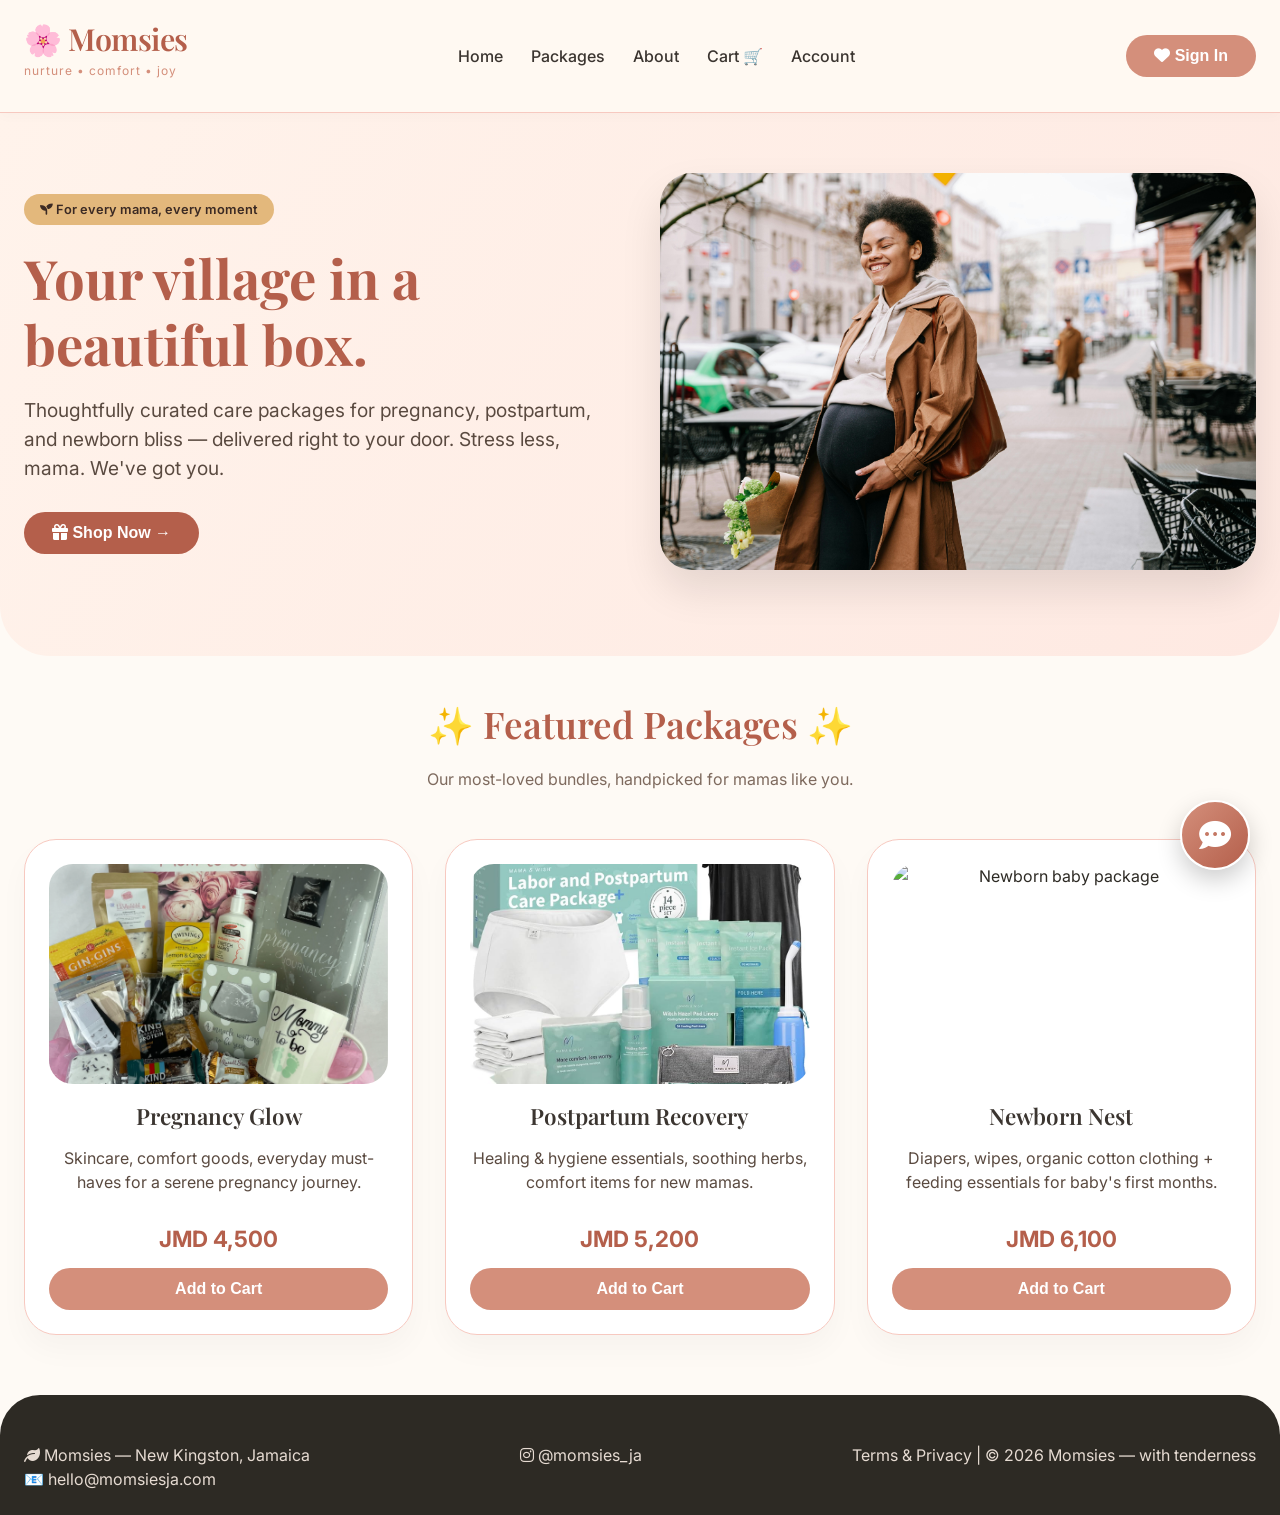
==== commit 8677e30c: "Update index.html" ====
--- a/index.html
+++ b/index.html
@@ -106,7 +106,8 @@
         <div class="container footer-grid">
             <div><i class="fas fa-leaf"></i> Momsies — New Kingston, Jamaica<br>📧 hello@momsiesja.com</div>
             <div><i class="fab fa-instagram"></i> @momsies_ja</div>
-            <div>© 2026 Momsies — with tenderness</div>
+            <div><a href="legal.html" style="color: #e6dbd2;">Terms & Privacy</a> | © 2026 Momsies — with tenderness
+            </div>
         </div>
     </footer>
 
@@ -384,4 +385,4 @@
     </script>
 </body>
 
-</html>+</html>
